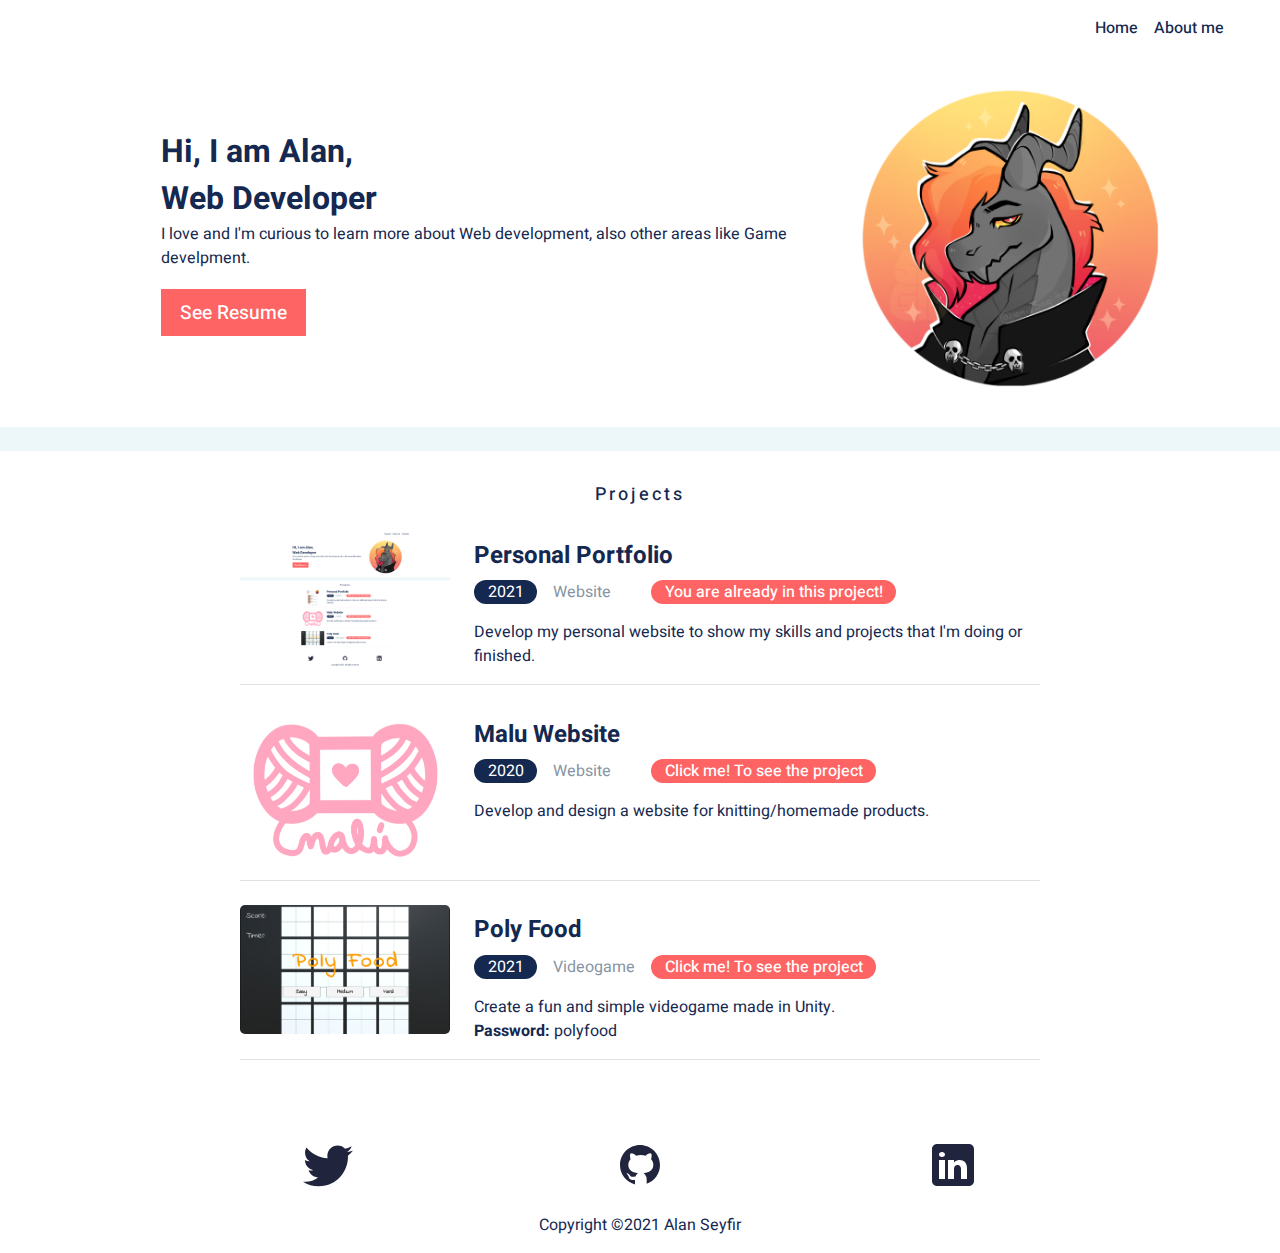
==== index.html @ ff0ce15a "Fix home icon" ====
<!DOCTYPE html>
<html lang="en">
  <head>
    <meta charset="UTF-8" />
    <meta http-equiv="X-UA-Compatible" content="IE=edge" />
    <meta name="viewport" content="width=device-width, initial-scale=1.0" />
    <title>Alan Portfolio</title>
    <link rel="icon" href="img/SpoopyJetalcreep.png">
    <link rel="stylesheet" href="style.css">
    <link rel="preconnect" href="https://fonts.gstatic.com">
    <link href="https://fonts.googleapis.com/css2?family=Heebo:wght@400;500;700;900&display=swap" rel="stylesheet"> 
  </head>
  <body>
    <header>
        <div class="container">
            <nav class="nav">
                <ul class="nav__list">
                    <li class="nav__item"><a href="../index.html">Home</a></li>
                    <li class="nav__item"><a href="html/aboutme.html">About me</a></li>
                    <!--Maybe add this later
                    <li class="nav__item"><a href="">Contacts</a></li>-->
                </ul>
            </nav>
        </div>
    </header>

    <main class="hero">
        <div class="container row hero__wrapper">
            <div class="col hero__image__wrapper">
                <div class="hero__img">
                    <img src="img/SpoopyJetalcreep.png" alt="Alan photo">
                </div>
            </div>
            <div class="col hero__content__wrapper">
                <div class="hero__content">
                    <h1>Hi, I am Alan, <br>Web Developer</h1>
                    <p>I love and I'm curious to learn more about Web development, also other areas like Game develpment.</p>
                    <!-- Add link to my resume, Google Drive, instead of downloading-->
                    <button class="hero__btn">
                        <a target="_blank" href="https://drive.google.com/file/d/1mxhXFZn6A4ykAr1xmWFF2znS0Ytacm_r/view?usp=sharing">See Resume</a>
                    </button>
                </div>
                
            </div>
            
        </div>
    </main>

    <section class="recent__post">
        <div class="container">
            <div class="row">
                <div class="upper__text">
                    <p>Recent Post</p>
                </div>
            </div>
            <div class="row">
                <div class="card">

                </div>
                <div class="card">

                </div>
            </div>
            
        </div>
    </section>

    <section class="personal__project">
        <div class="container">
            <p class="title__project row">Projects</p>
            <div class="info__project row">
                <div class="col">
                    <img class="info__img" src="img/firstProject.png" alt="image project">
                </div>
                <div class="col">
                    <h2 class="project__title">Personal Portfolio</h2>
                    <div class="project__tag">
                        <p class="project__year">2021</p>
                        <p class="project__sub--title project__website">Website</p>
                        <p class="project__link"><a href="https://alanseyfir.github.io/personal-portfolio/">You are already in this project!</a></p>
                    </div>
                    <p class="project__content">Develop my personal website to show my skills and projects that I'm doing or finished.</p>
                </div>
            </div>
            <div class="info__project row">
                <div class="col">
                    <img class="info__img second__img" src="img/secondProject.png" alt="image project">
                </div>
                <div class="col">
                    <h2 class="project__title">Malu Website</h2>
                    <div class="project__tag">
                        <p class="project__year">2020</p>
                        <p class="project__sub--title project__website">Website</p>
                        <p class="project__link"><a target="_blank" href="https://alanseyfir.github.io/paginamalu/index.html">Click me! To see the project</a></p>
                    </div>
                    <p class="project__content">Develop and design a website for knitting/homemade products.</p>
                </div>
            </div>
            <div class="info__project row">
                <div class="col">
                    <img class="info__img" src="img/thirdProject.PNG" alt="image project">
                </div>
                <div class="col">
                    <h2 class="project__title">Poly Food</h2>
                    <div class="project__tag">
                        <p class="project__year">2021</p>
                        <p class="project__sub--title">Videogame</p>
                        <p class="project__link"><a target="_blank" href="https://alanseyfir.itch.io/poly-food">Click me! To see the project</a></p>
                    </div>
                    <p class="project__content">Create a fun and simple videogame made in Unity. <br> <b>Password:</b> polyfood
                        <br>
                    </p>
                </div>
            </div>

        </div>
    </section>

    <footer class="footer">
        <div class="container">
            <div class="row">
                <div class="col">
                    <!--TODO: Add links to my websites & open up in another tab -->
                    <!--Twitter-->
                    <div class="footer__icon">
                        <a target="_blank" href="https://twitter.com/AlanSeyfir">
                            <svg xmlns="http://www.w3.org/2000/svg" x="0px" y="0px"
                            width="50" height="50"
                            viewBox="0 0 172 172"
                            style=" fill:#000000;"><g transform=""><g fill="none" fill-rule="nonzero" stroke="none" stroke-width="1" stroke-linecap="butt" stroke-linejoin="miter" stroke-miterlimit="10" stroke-dasharray="" stroke-dashoffset="0" font-family="none" font-weight="none" font-size="none" text-anchor="none" style="mix-blend-mode: normal"><path d="M0,172v-172h172v172z" fill="#ffffff"></path><g id="original-icon" fill="#21243d"><path d="M172.215,35.905c-6.35594,2.82188 -13.16875,4.71656 -20.33094,5.57656c7.31,-4.38063 12.92687,-11.31438 15.56062,-19.565c-6.82625,4.04469 -14.41844,6.9875 -22.4675,8.57312c-6.45,-6.88 -15.64125,-11.16656 -25.81344,-11.16656c-19.53812,0 -35.38094,15.82937 -35.38094,35.3675c0,2.76812 0.3225,5.46906 0.92719,8.0625c-29.40125,-1.47813 -55.45656,-15.56063 -72.91187,-36.96656c-3.05031,5.24062 -4.78375,11.31437 -4.78375,17.79125c0,12.26844 6.235,23.09906 15.73531,29.455c-5.805,-0.18813 -11.26062,-1.78719 -16.03094,-4.43438c0,0.14781 0,0.29563 0,0.44344c0,17.14625 12.20125,31.43031 28.36656,34.69562c-2.95625,0.80625 -6.08719,1.23625 -9.31219,1.23625c-2.28438,0 -4.50156,-0.215 -6.665,-0.645c4.515,14.04219 17.57625,24.295 33.04281,24.57719c-12.09375,9.48688 -27.34531,15.13063 -43.92719,15.13063c-2.86219,0 -5.67062,-0.16125 -8.42531,-0.49719c15.64125,10.05125 34.23875,15.89656 54.22031,15.89656c65.06438,0 100.64688,-53.89781 100.64688,-100.63344c0,-1.53187 -0.04031,-3.07719 -0.09406,-4.58219c6.90687,-4.98531 12.9,-11.22031 17.64344,-18.31531z"></path></g><path d="" fill="none"></path></g></g></svg>
                        </a>
                    </div>
                    <!--Github-->
                    <div class="footer__icon">
                        <a target="_blank" href="https://github.com/AlanSeyfir">
                            <svg xmlns="http://www.w3.org/2000/svg" x="0px" y="0px"
                            width="50" height="50"
                            viewBox="0 0 172 172"
                            style=" fill:#000000;"><g fill="none" fill-rule="nonzero" stroke="none" stroke-width="1" stroke-linecap="butt" stroke-linejoin="miter" stroke-miterlimit="10" stroke-dasharray="" stroke-dashoffset="0" font-family="none" font-weight="none" font-size="none" text-anchor="none" style="mix-blend-mode: normal"><path d="M0,172v-172h172v172z" fill="none"></path><g fill="#21243d"><path d="M86,17.2c-37.9948,0 -68.8,30.8052 -68.8,68.8c0,32.23853 22.19947,59.21387 52.12747,66.67867c-0.32107,-0.9288 -0.52747,-2.00667 -0.52747,-3.34253v-11.75907c-2.79213,0 -7.47053,0 -8.64587,0c-4.70707,0 -8.8924,-2.02387 -10.922,-5.78493c-2.2532,-4.1796 -2.64307,-10.57227 -8.22733,-14.4824c-1.65693,-1.30147 -0.3956,-2.7864 1.5136,-2.58573c3.526,0.9976 6.45,3.41707 9.202,7.00613c2.74053,3.5948 4.03053,4.40893 9.1504,4.40893c2.48253,0 6.19773,-0.14333 9.69507,-0.69373c1.88053,-4.77587 5.13133,-9.17333 9.10453,-11.2488c-22.9104,-2.3564 -33.84387,-13.75427 -33.84387,-29.22853c0,-6.66213 2.838,-13.1064 7.65973,-18.53587c-1.5824,-5.38933 -3.57187,-16.38013 0.60773,-20.56547c10.30853,0 16.54067,6.68507 18.03707,8.49107c5.13707,-1.76013 10.77867,-2.75773 16.70693,-2.75773c5.93973,0 11.60427,0.9976 16.7528,2.7692c1.4792,-1.79453 7.71707,-8.50253 18.04853,-8.50253c4.1968,4.19107 2.1844,15.22773 0.5848,20.6056c4.79307,5.418 7.61387,11.84507 7.61387,18.49573c0,15.4628 -10.91627,26.85493 -33.79227,29.2228c6.2952,3.2852 10.8876,12.51587 10.8876,19.4704v15.67493c0,0.59627 -0.13187,1.02627 -0.20067,1.53653c26.80907,-9.39693 46.06733,-34.85293 46.06733,-64.87267c0,-37.9948 -30.8052,-68.8 -68.8,-68.8z"></path></g></g></svg>
                        </a>
                    </div>
                    <!--Linkedin-->
                    <div class="footer__icon">
                        <a target="_blank" href="https://www.linkedin.com/in/alan-garcia-90b5a8174/">
                            <svg xmlns="http://www.w3.org/2000/svg" x="0px" y="0px"
                            width="50" height="50"
                            viewBox="0 0 172 172"
                            style=" fill:#000000;"><g fill="none" fill-rule="nonzero" stroke="none" stroke-width="1" stroke-linecap="butt" stroke-linejoin="miter" stroke-miterlimit="10" stroke-dasharray="" stroke-dashoffset="0" font-family="none" font-weight="none" font-size="none" text-anchor="none" style="mix-blend-mode: normal"><path d="M0,172v-172h172v172z" fill="#ffffff"></path><g fill="#21243d"><path d="M141.04,13.76h-110.08c-9.4944,0 -17.2,7.7056 -17.2,17.2v110.08c0,9.4944 7.7056,17.2 17.2,17.2h110.08c9.4944,0 17.2,-7.7056 17.2,-17.2v-110.08c0,-9.4944 -7.7056,-17.2 -17.2,-17.2zM58.48,68.8v65.36h-20.64v-65.36zM37.84,49.7768c0,-4.816 4.128,-8.4968 10.32,-8.4968c6.192,0 10.0792,3.6808 10.32,8.4968c0,4.816 -3.8528,8.7032 -10.32,8.7032c-6.192,0 -10.32,-3.8872 -10.32,-8.7032zM134.16,134.16h-20.64c0,0 0,-31.8544 0,-34.4c0,-6.88 -3.44,-13.76 -12.04,-13.8976h-0.2752c-8.3248,0 -11.7648,7.0864 -11.7648,13.8976c0,3.1304 0,34.4 0,34.4h-20.64v-65.36h20.64v8.8064c0,0 6.6392,-8.8064 19.9864,-8.8064c13.6568,0 24.7336,9.3912 24.7336,28.4144z"></path></g></g></svg>
                        </a>
                    </div>
                </div>
            </div>
            <p class="footer__copyright">Copyright ©2021 Alan Seyfir </p>
        </div>
        
        
    </footer>
  </body>
</html>
---- style.css ----
:root{
    --primary: #FF6464;
    --secondary: #142850;
    --tertiary: #8695A4;
    --tertiary-lines: #E0E0E0;
    --background: #EDF7FA;

    /*Typography*/
    --heebo:'Heebo', sans-serif;

    /*Font weight*/
    --regular: 400;
    --medium: 500;
    --bold: 700;
    --black: 900;
}

*{
    padding: 0;
    margin: 0;
    box-sizing: border-box;
    font-family: var(--heebo);
}

img{
    max-width: 100%;
}

h1{
    font-weight: var(--bold);
    color: var(--secondary);
}

p{
    line-height: 24px;
    font-weight: var(--regular);
}

a{
    text-decoration: none;
    color: var(--secondary);
}

.container{
    margin: 0 auto;
    max-width: 1200px;
}

.nav{
    padding: 1em;
    margin-bottom: 2em;
    font-weight: var(--medium);
}

.nav__list{
    display: flex;
    flex-wrap: wrap;
    list-style: none;
    justify-content: flex-end;
}

.nav__item + .nav__item{
    padding-left: 1em;
}

.nav__item:hover{
    opacity: 0.75;
}

.hero__img{
    margin: 0 auto;
    width: 50%;
}

.hero__content{
    text-align: center;
}

.hero__content h1{
    margin: .5em 0em;
}

.hero__content p{
    margin-left: 1.5em;
    margin-right: 1.5em;
    color: var(--secondary);
}

.hero__btn{
    /*margin: 2em 0em; No effect?*/
    margin: 1em 0em;
    background: var(--primary);
    outline: none;
    border: none;
    padding: 0.5em 1em;
    text-decoration: none;
    font-size: 1.2rem;
}

.hero__btn a{
    color: white;
    font-weight: var(--medium);
}

.hero__btn:hover{
    opacity: 0.75;
}

.recent__post{
    background: var(--background);
    margin: 2em 0em;
    text-align: center;
}

/*
    I don't know what to add in this section
    By this section I mean [Recent Posts]
*/

.personal__project{
    margin-bottom: 5em;
}

.title__project{
    text-align: center;
    font-size: 1.125rem;
    letter-spacing: 3px;
    color: var(--secondary);
    font-weight: var(--medium);
}

.info__project{
    margin: .9em 1.3em 1.3em 1.3em;
    border-bottom: 1px solid var(--tertiary-lines);
}

.info__img{
    border-radius: 5px;
    margin-bottom: .4em;
}

.info__project .col > h2,p{
    margin: .3em 0em;
}

.project__title, 
.project__content{
    color: var(--secondary);
    margin-top: 1em;
}

.project__content{
    margin-bottom: 1em;
}

.project__tag{
    display: flex;
    align-items: flex-start;
}

.project__year{
    margin-right: 1em;
    padding: 0em .85em;
    background: var(--secondary);
    color: white;
    border-radius: 30px;
}

.project__website{
    margin-right: 2.5em;
}

.project__link{
    margin-right: 1em;
    padding: 0em .85em;
    background: var(--primary);
    color: white;
    font-weight: var(--medium);
    text-align: center;
    border-radius: 30px;
    cursor: pointer;
}

.project__link a{
    color: white;
}

.project__link:hover{
    opacity: 0.75;
}

.project__sub--title{
    color: var(--tertiary);
    margin-right: 1em;
}

.footer{
    color: var(--secondary);
    text-align: center;
}

.footer .col{
    display: flex;
    justify-content: space-evenly;
    margin-bottom: 1em;
}

.footer__copyright{
    margin-bottom: 1em;
}

svg:hover{
    opacity: 0.85;
}

@media (min-width: 550px){

    .hero__img{
        max-width: 330px;
    }

    .info__project{
        display: flex;
    }

    .info__project img{
        max-width: 210px;
        margin-right: 1.5em;
    }

    .project__sub--title{
        margin-right: 1em;
    }

    .project__website{
        margin-right: 2.5em;
    }

    .project__link{
        margin-right: 1em;
        padding: 0em .85em;
        background: var(--primary);
        color: white;
        font-weight: var(--medium);
        border-radius: 30px;
        cursor: pointer;
    }

    .project__link:hover{
        opacity: 0.75;
    }
}


@media (min-width: 880px){
    .hero__wrapper{
        display: flex;
        flex-direction: row-reverse;
        align-items: center;
        justify-content: end;
    }

    .hero__content__wrapper{
        width: 60%;
        padding-right: 1em;
    }

    .upper__text{
        color: var(--background);
    }

    .hero__content{
        text-align: left;
        margin-left: 1.3em;
        /*max-width: 50%;*/
    }

    .hero__content h1,p{
        margin: 0;
    }

    .hero__content p{
        margin-left: 0;
        margin-right: 0;
    }

    .hero__img{
        margin: 0 5em 0 0;
        width: 100%;
        max-width: 300px;
    }

    .info__project{
        max-width: 800px;
        margin: 1.5em auto;
        border-bottom: 1px solid var(--tertiary-lines);
    }

    /*COSO DE SURA MI MADRE XD 
    ontactanos via inbox y con gusto de ayudamos

    Soy asesor de SURA, te ayudo a cambiarte de afore y diseñar planes de ahorro de corto, mediano y largo plazo.

    Servicios: Expediente electronico,estado de cuenta cuatrimestral, asesoria de pensiones, regimen '73 '93, aportaciones voluntarias y beneficio fiscal.
    */

    .project__sub--title{
        margin-right: 1em;
    }

    .project__website{
        margin-right: 2.5em;
    }

    .project__link{
        margin-right: 1em;
        padding: 0em .85em;
        background: var(--primary);
        color: white;
        font-weight: var(--medium);
        border-radius: 30px;
        cursor: pointer;
    }

    .project__link:hover{
        opacity: 0.75;
    }

}
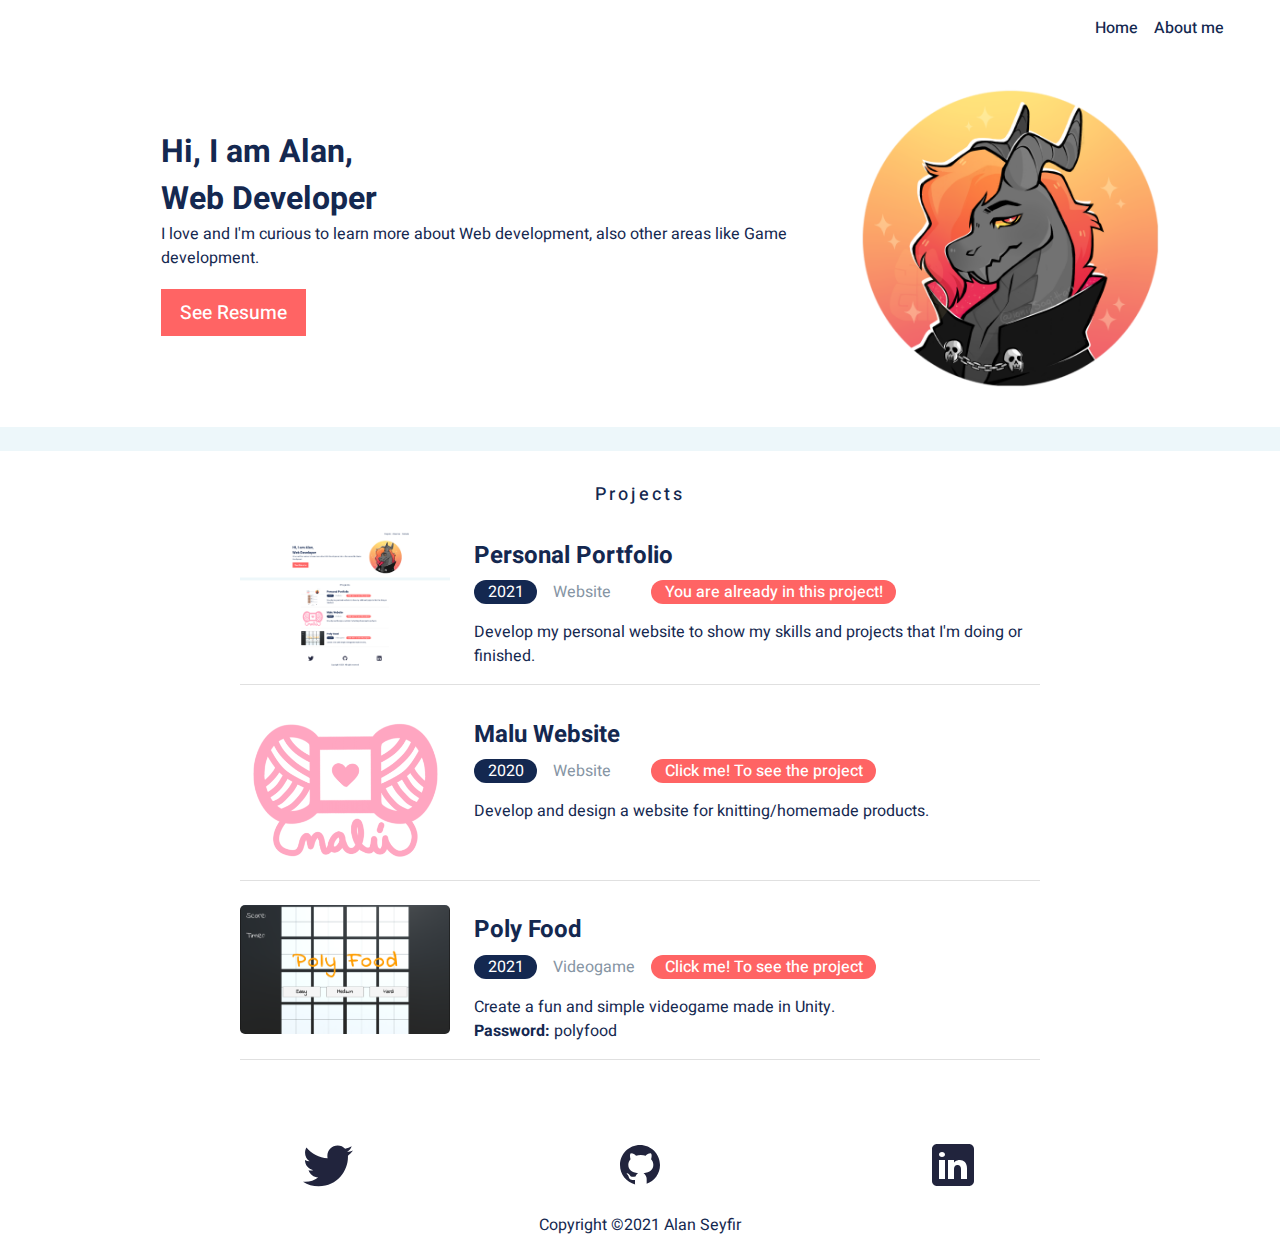
==== commit 0a7b95e2: "Update index.html" ====
--- a/index.html
+++ b/index.html
@@ -15,7 +15,7 @@
         <div class="container">
             <nav class="nav">
                 <ul class="nav__list">
-                    <li class="nav__item"><a href="../index.html">Home</a></li>
+                    <li class="nav__item"><a href="index.html">Home</a></li>
                     <li class="nav__item"><a href="html/aboutme.html">About me</a></li>
                     <!--Maybe add this later
                     <li class="nav__item"><a href="">Contacts</a></li>-->
@@ -34,7 +34,7 @@
             <div class="col hero__content__wrapper">
                 <div class="hero__content">
                     <h1>Hi, I am Alan, <br>Web Developer</h1>
-                    <p>I love and I'm curious to learn more about Web development, also other areas like Game develpment.</p>
+                    <p>I love and I'm curious to learn more about Web development, also other areas like Game development.</p>
                     <!-- Add link to my resume, Google Drive, instead of downloading-->
                     <button class="hero__btn">
                         <a target="_blank" href="https://drive.google.com/file/d/1mxhXFZn6A4ykAr1xmWFF2znS0Ytacm_r/view?usp=sharing">See Resume</a>
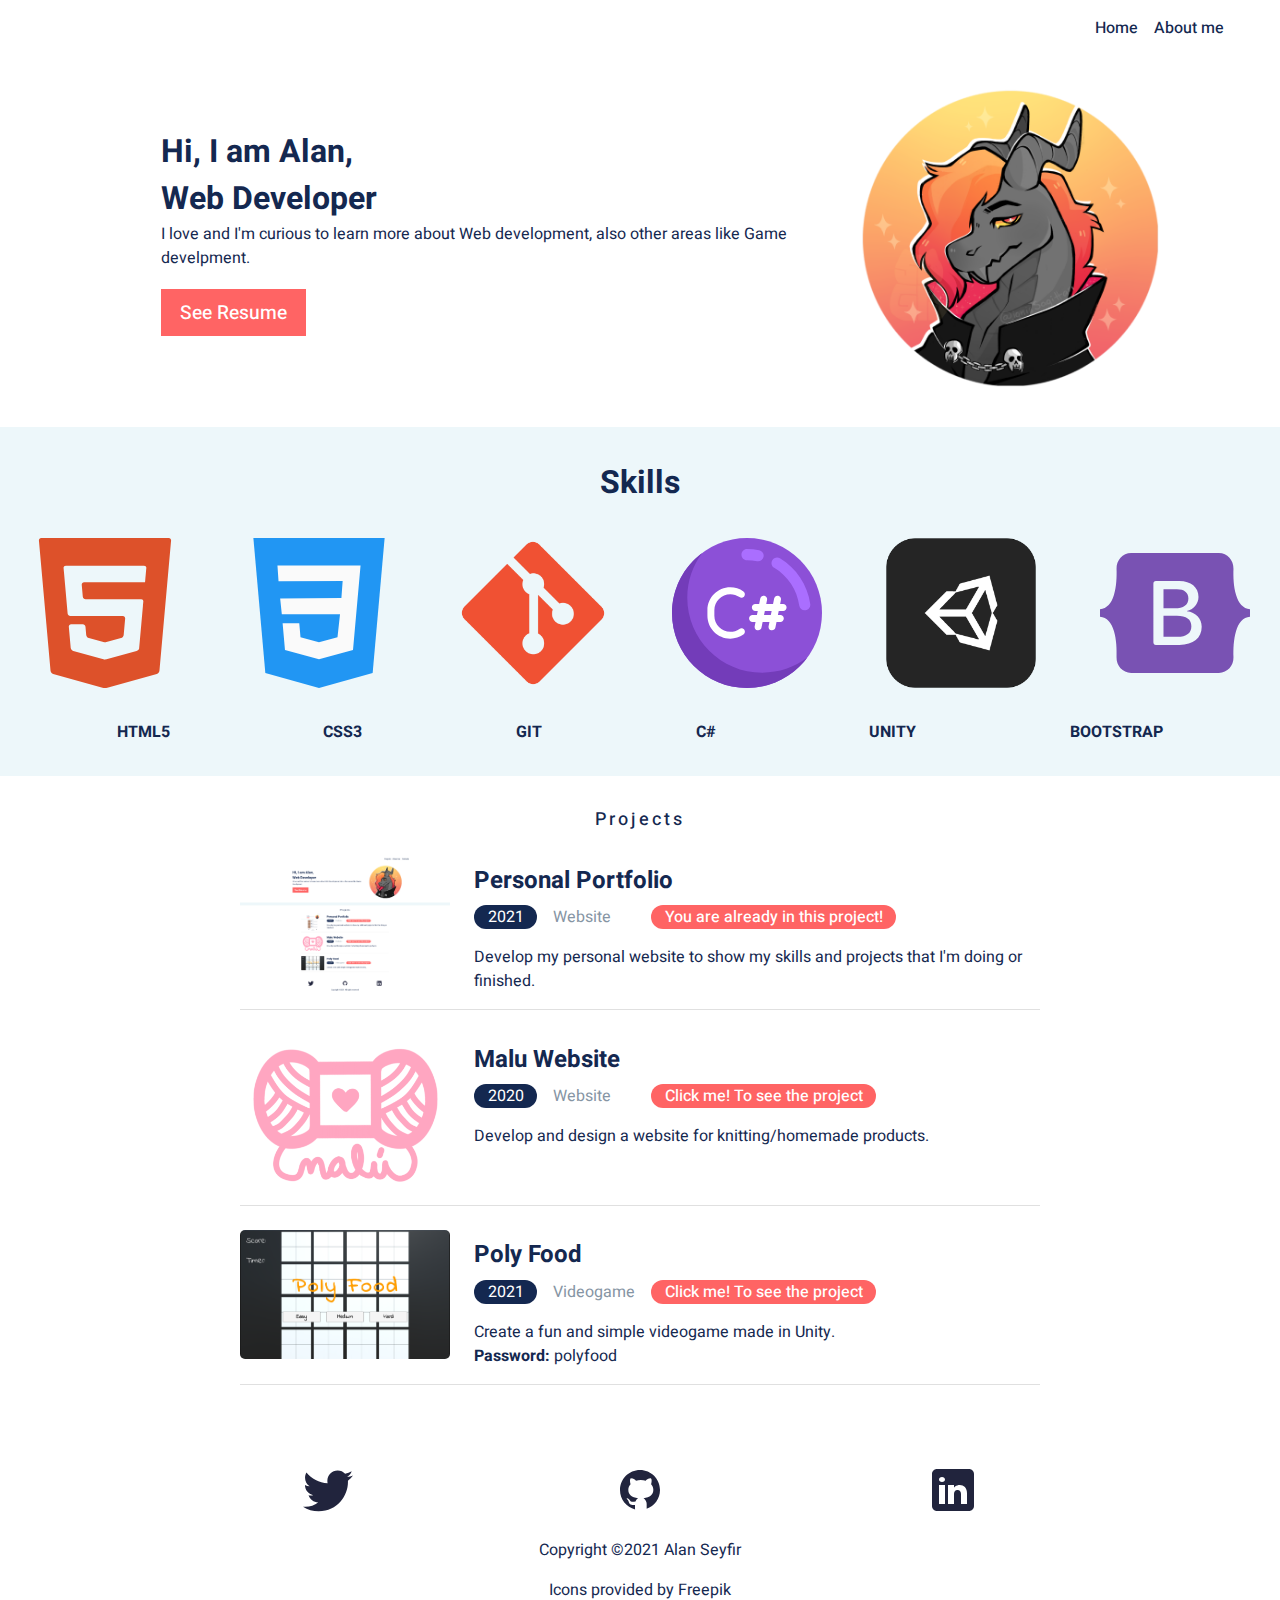
==== commit a65e6836: "Add skills section" ====
--- a/index.html
+++ b/index.html
@@ -34,7 +34,7 @@
             <div class="col hero__content__wrapper">
                 <div class="hero__content">
                     <h1>Hi, I am Alan, <br>Web Developer</h1>
-                    <p>I love and I'm curious to learn more about Web development, also other areas like Game development.</p>
+                    <p>I love and I'm curious to learn more about Web development, also other areas like Game develpment.</p>
                     <!-- Add link to my resume, Google Drive, instead of downloading-->
                     <button class="hero__btn">
                         <a target="_blank" href="https://drive.google.com/file/d/1mxhXFZn6A4ykAr1xmWFF2znS0Ytacm_r/view?usp=sharing">See Resume</a>
@@ -46,19 +46,27 @@
         </div>
     </main>
 
-    <section class="recent__post">
+    <section class="skills__section">
         <div class="container">
             <div class="row">
-                <div class="upper__text">
-                    <p>Recent Post</p>
-                </div>
-            </div>
-            <div class="row">
-                <div class="card">
-
-                </div>
-                <div class="card">
-
+                <div class="skills__container">
+                    <h2 class="skills__title">Skills</h2>
+                    <div class="skills__flex">
+                            <img class="skills__icon" src="img/html5.svg" alt="HTML5 icon">
+                            <img class="skills__icon" src="img/css-3.svg" alt="CSS3 icon">
+                            <img class="skills__icon" src="img/Git_icon.svg.png" alt="Git icon">
+                            <img class="skills__icon" src="img/hashtag.svg" alt="C# icon">
+                            <img class="skills__icon" src="img/Unity_3D.png" alt="Unity icon">
+                            <img class="skills__icon" src="img/bootstrap-5-1.svg" alt="Bootstrap icon">
+                    </div>
+                    <div class="skills__text">
+                        <p>HTML5</p>
+                        <p>CSS3</p>
+                        <p>GIT</p>
+                        <p>C#</p>
+                        <p>UNITY</p>
+                        <p>BOOTSTRAP</p>
+                    </div>      
                 </div>
             </div>
             
@@ -151,6 +159,7 @@
                 </div>
             </div>
             <p class="footer__copyright">Copyright ©2021 Alan Seyfir </p>
+            <p class="footer__copyright">Icons provided by Freepik </p>
         </div>
         
         
--- a/style.css
+++ b/style.css
@@ -106,10 +106,39 @@
     opacity: 0.75;
 }
 
-.recent__post{
+.skills__section{
     background: var(--background);
     margin: 2em 0em;
     text-align: center;
+}
+
+.skills__title{
+    font-size: 2rem;
+    color: var(--secondary);
+    padding-top: 1em;
+}
+
+.skills__icon{
+    max-width: 150px;
+    margin: 2em 2em 2em 2em;
+}
+
+.skills__flex{
+    display: flex;
+    justify-content: center;
+    align-items: center;
+}
+
+.skills__text{
+    display: flex;
+    justify-content: space-around;
+    align-items: center;
+    padding-bottom: 2em;
+}
+
+.skills__text p{
+    font-weight: var(--bold);
+    color: var(--secondary);
 }
 
 /*
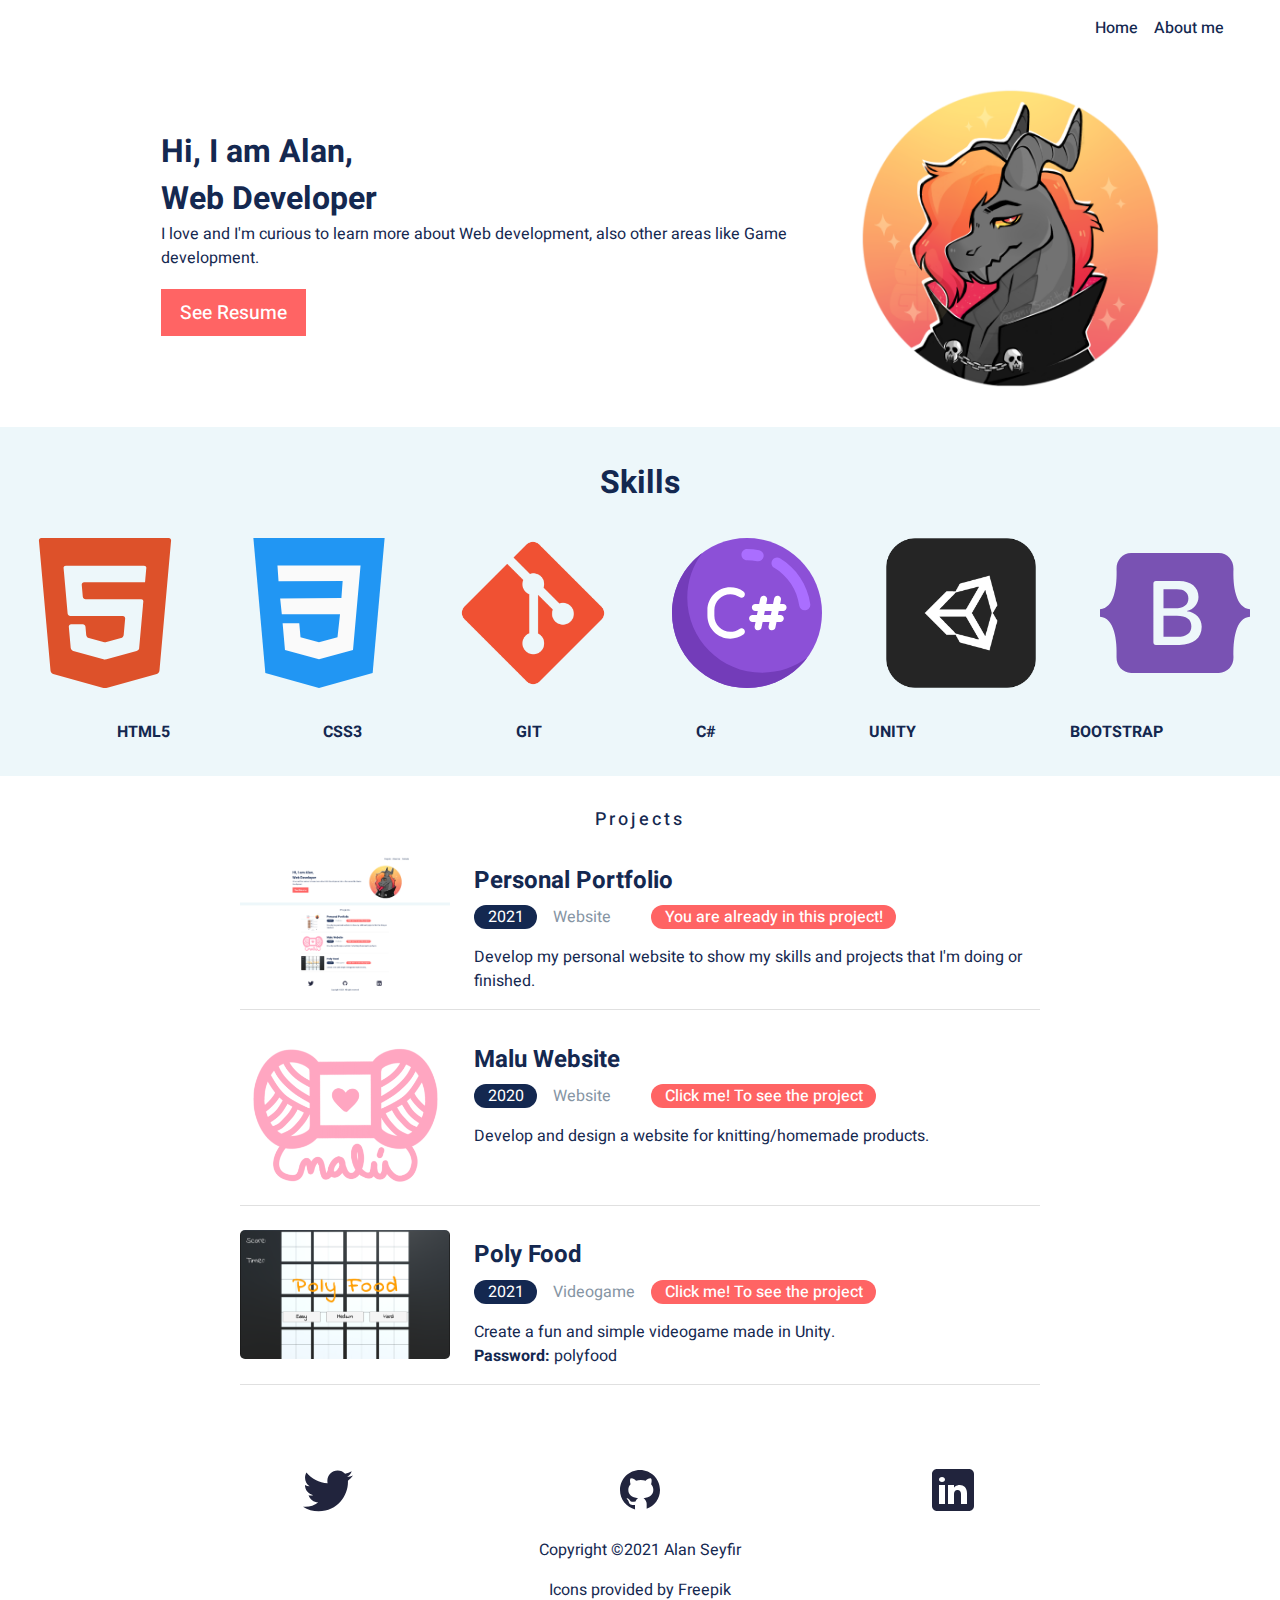
==== commit 0f457467: "Merge branch 'main' of https://github.com/AlanSeyfir/personal-portfolio into main" ====
--- a/index.html
+++ b/index.html
@@ -17,8 +17,6 @@
                 <ul class="nav__list">
                     <li class="nav__item"><a href="index.html">Home</a></li>
                     <li class="nav__item"><a href="html/aboutme.html">About me</a></li>
-                    <!--Maybe add this later
-                    <li class="nav__item"><a href="">Contacts</a></li>-->
                 </ul>
             </nav>
         </div>
@@ -34,7 +32,7 @@
             <div class="col hero__content__wrapper">
                 <div class="hero__content">
                     <h1>Hi, I am Alan, <br>Web Developer</h1>
-                    <p>I love and I'm curious to learn more about Web development, also other areas like Game develpment.</p>
+                    <p>I love and I'm curious to learn more about Web development, also other areas like Game development.</p>
                     <!-- Add link to my resume, Google Drive, instead of downloading-->
                     <button class="hero__btn">
                         <a target="_blank" href="https://drive.google.com/file/d/1mxhXFZn6A4ykAr1xmWFF2znS0Ytacm_r/view?usp=sharing">See Resume</a>
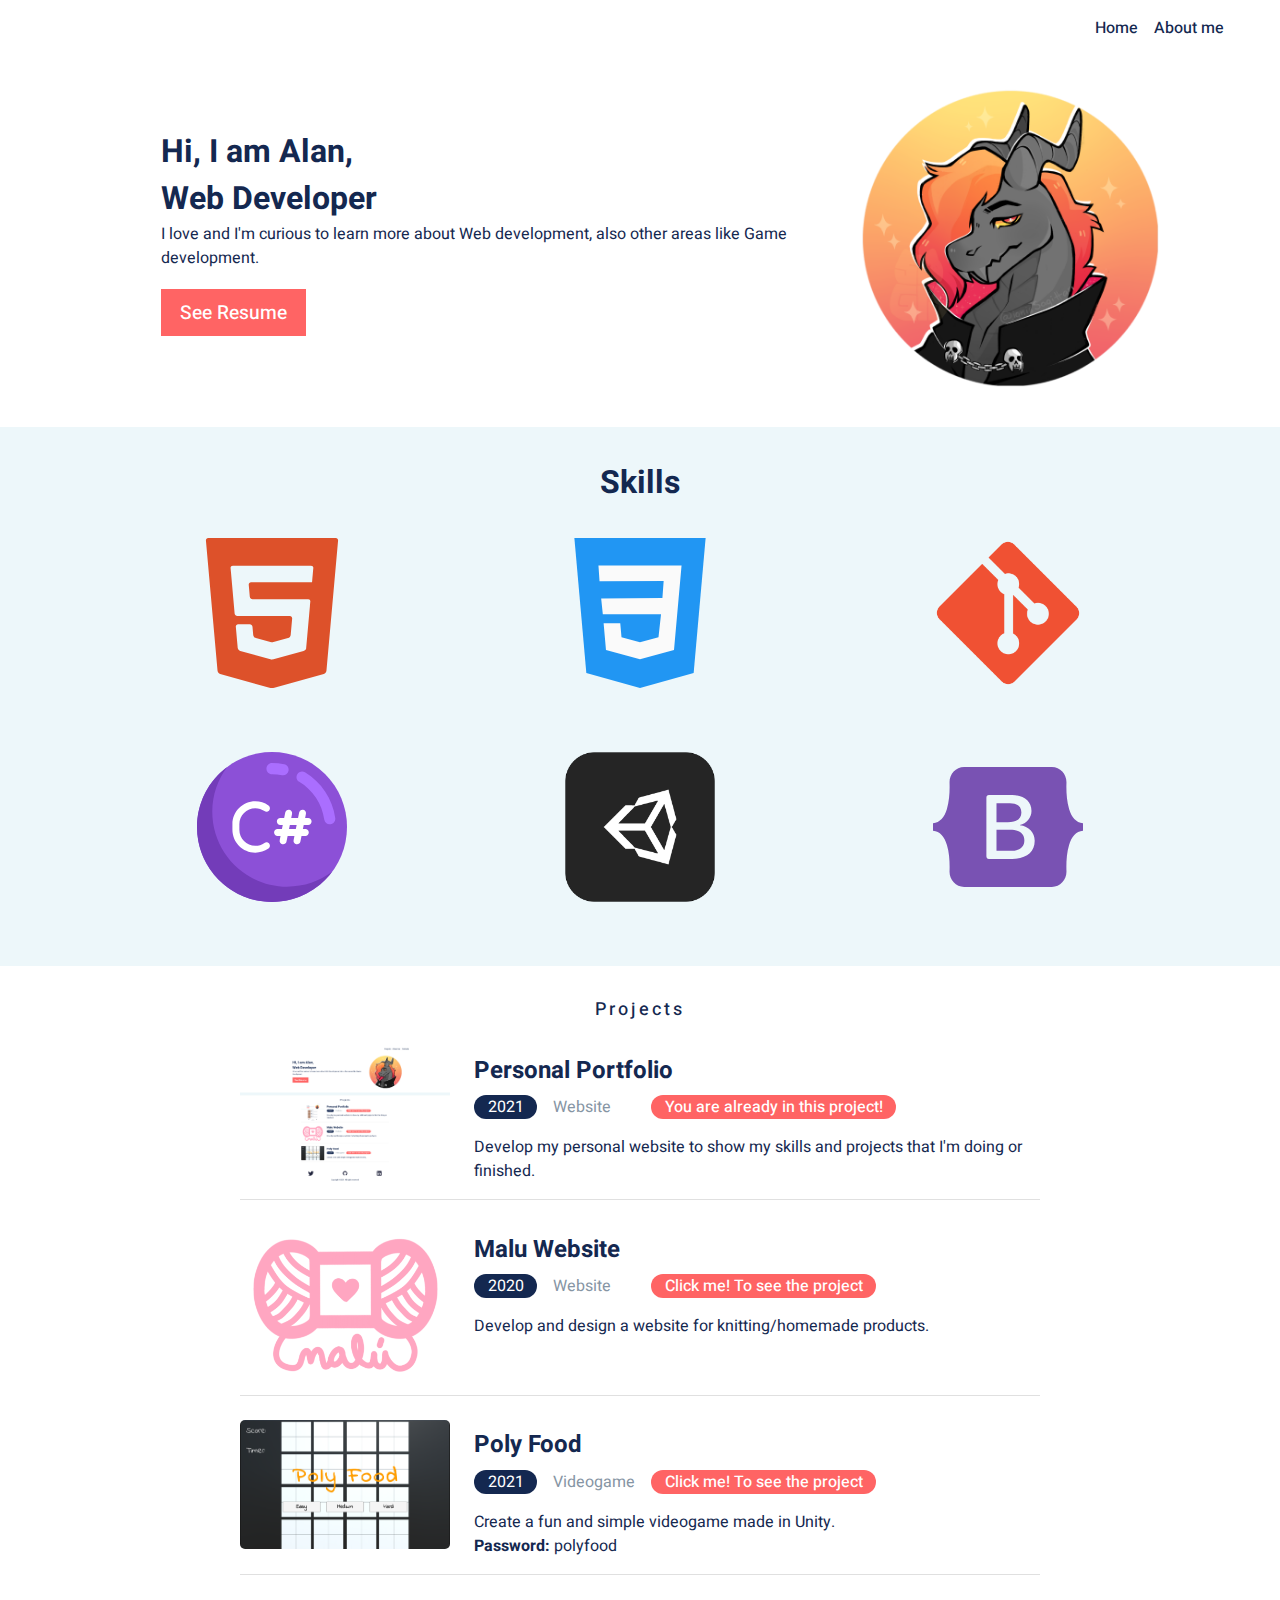
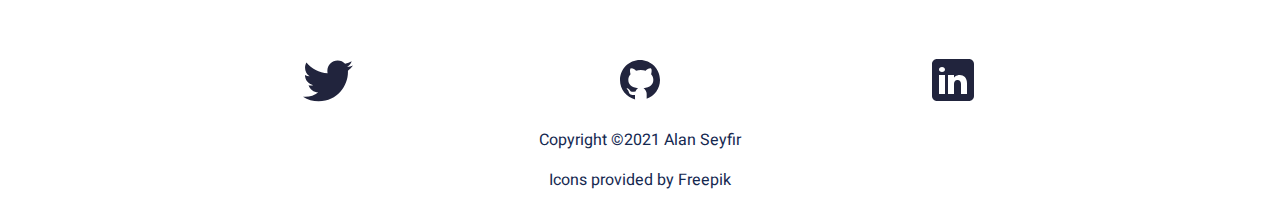
==== commit 37295fa4: "Hotfix skills section" ====
--- a/index.html
+++ b/index.html
@@ -57,14 +57,6 @@
                             <img class="skills__icon" src="img/Unity_3D.png" alt="Unity icon">
                             <img class="skills__icon" src="img/bootstrap-5-1.svg" alt="Bootstrap icon">
                     </div>
-                    <div class="skills__text">
-                        <p>HTML5</p>
-                        <p>CSS3</p>
-                        <p>GIT</p>
-                        <p>C#</p>
-                        <p>UNITY</p>
-                        <p>BOOTSTRAP</p>
-                    </div>      
                 </div>
             </div>
             
--- a/style.css
+++ b/style.css
@@ -106,12 +106,21 @@
     opacity: 0.75;
 }
 
+svg{
+    max-width: 100%;
+}
+
 .skills__section{
     background: var(--background);
     margin: 2em 0em;
     text-align: center;
 }
 
+.skills__container{
+    margin: 0 auto;
+    padding-bottom: 2em;
+}
+
 .skills__title{
     font-size: 2rem;
     color: var(--secondary);
@@ -125,8 +134,10 @@
 
 .skills__flex{
     display: flex;
+    flex-direction: column;
     justify-content: center;
     align-items: center;
+    margin: 1em auto;
 }
 
 .skills__text{
@@ -255,6 +266,17 @@
     .info__project img{
         max-width: 210px;
         margin-right: 1.5em;
+    }
+
+    .skills__flex{
+        margin: 0 3em;
+    }
+
+    .skills__icon{
+        align-items: center;
+        justify-content: center;
+        justify-self: center;
+        justify-items: center;
     }
 
     .project__sub--title{
@@ -319,6 +341,17 @@
         max-width: 300px;
     }
 
+    .skills__flex{
+        display: grid;
+        grid-template-columns: repeat(3, minmax(160px, 1fr));
+        
+    }
+    .skills__flex > img{
+        display: flex;
+        align-items: center;
+        justify-content: center;
+    }
+
     .info__project{
         max-width: 800px;
         margin: 1.5em auto;
